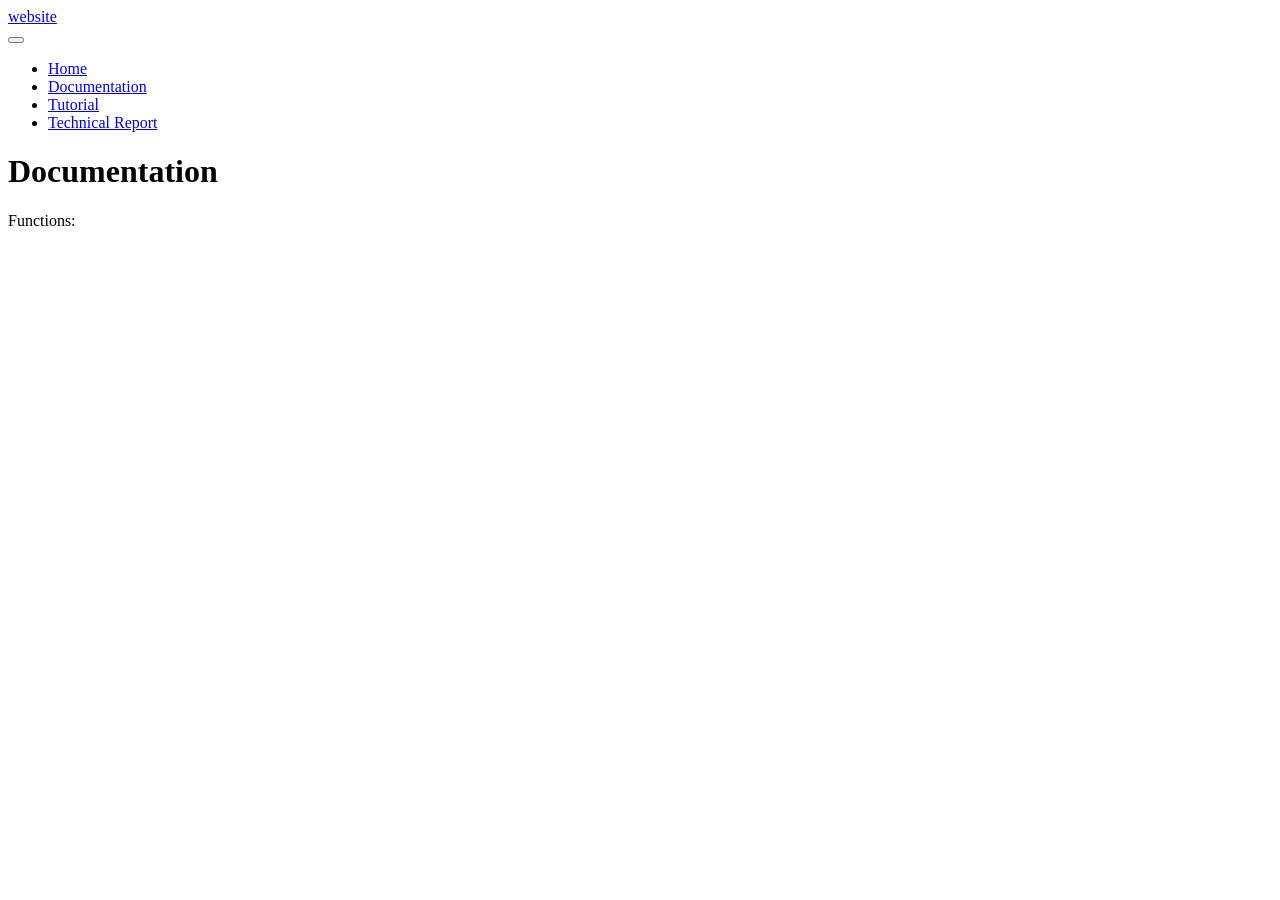
==== docs/Documentation.html @ a074799a "Edited Index main page" ====
<!DOCTYPE html>
<html xmlns="http://www.w3.org/1999/xhtml" lang="en" xml:lang="en"><head>

<meta charset="utf-8">
<meta name="generator" content="quarto-1.8.26">

<meta name="viewport" content="width=device-width, initial-scale=1.0, user-scalable=yes">


<title>Documentation – website</title>
<style>
code{white-space: pre-wrap;}
span.smallcaps{font-variant: small-caps;}
div.columns{display: flex; gap: min(4vw, 1.5em);}
div.column{flex: auto; overflow-x: auto;}
div.hanging-indent{margin-left: 1.5em; text-indent: -1.5em;}
ul.task-list{list-style: none;}
ul.task-list li input[type="checkbox"] {
  width: 0.8em;
  margin: 0 0.8em 0.2em -1em; /* quarto-specific, see https://github.com/quarto-dev/quarto-cli/issues/4556 */ 
  vertical-align: middle;
}
</style>


<script src="site_libs/quarto-nav/quarto-nav.js"></script>
<script src="site_libs/quarto-nav/headroom.min.js"></script>
<script src="site_libs/clipboard/clipboard.min.js"></script>
<script src="site_libs/quarto-search/autocomplete.umd.js"></script>
<script src="site_libs/quarto-search/fuse.min.js"></script>
<script src="site_libs/quarto-search/quarto-search.js"></script>
<meta name="quarto:offset" content="./">
<script src="site_libs/quarto-html/quarto.js" type="module"></script>
<script src="site_libs/quarto-html/tabsets/tabsets.js" type="module"></script>
<script src="site_libs/quarto-html/axe/axe-check.js" type="module"></script>
<script src="site_libs/quarto-html/popper.min.js"></script>
<script src="site_libs/quarto-html/tippy.umd.min.js"></script>
<script src="site_libs/quarto-html/anchor.min.js"></script>
<link href="site_libs/quarto-html/tippy.css" rel="stylesheet">
<link href="site_libs/quarto-html/quarto-syntax-highlighting-587c61ba64f3a5504c4d52d930310e48.css" rel="stylesheet" id="quarto-text-highlighting-styles">
<script src="site_libs/bootstrap/bootstrap.min.js"></script>
<link href="site_libs/bootstrap/bootstrap-icons.css" rel="stylesheet">
<link href="site_libs/bootstrap/bootstrap-5b4ad623e5705c0698d39aec6f10cf02.min.css" rel="stylesheet" append-hash="true" id="quarto-bootstrap" data-mode="light">
<script id="quarto-search-options" type="application/json">{
  "location": "navbar",
  "copy-button": false,
  "collapse-after": 3,
  "panel-placement": "end",
  "type": "overlay",
  "limit": 50,
  "keyboard-shortcut": [
    "f",
    "/",
    "s"
  ],
  "show-item-context": false,
  "language": {
    "search-no-results-text": "No results",
    "search-matching-documents-text": "matching documents",
    "search-copy-link-title": "Copy link to search",
    "search-hide-matches-text": "Hide additional matches",
    "search-more-match-text": "more match in this document",
    "search-more-matches-text": "more matches in this document",
    "search-clear-button-title": "Clear",
    "search-text-placeholder": "",
    "search-detached-cancel-button-title": "Cancel",
    "search-submit-button-title": "Submit",
    "search-label": "Search"
  }
}</script>


<link rel="stylesheet" href="styles.css">
</head>

<body class="nav-fixed quarto-light">

<div id="quarto-search-results"></div>
  <header id="quarto-header" class="headroom fixed-top">
    <nav class="navbar navbar-expand-lg " data-bs-theme="dark">
      <div class="navbar-container container-fluid">
      <div class="navbar-brand-container mx-auto">
    <a class="navbar-brand" href="./index.html">
    <span class="navbar-title">website</span>
    </a>
  </div>
            <div id="quarto-search" class="" title="Search"></div>
          <button class="navbar-toggler" type="button" data-bs-toggle="collapse" data-bs-target="#navbarCollapse" aria-controls="navbarCollapse" role="menu" aria-expanded="false" aria-label="Toggle navigation" onclick="if (window.quartoToggleHeadroom) { window.quartoToggleHeadroom(); }">
  <span class="navbar-toggler-icon"></span>
</button>
          <div class="collapse navbar-collapse" id="navbarCollapse">
            <ul class="navbar-nav navbar-nav-scroll me-auto">
  <li class="nav-item">
    <a class="nav-link" href="./index.html"> 
<span class="menu-text">Home</span></a>
  </li>  
  <li class="nav-item">
    <a class="nav-link active" href="./Documentation.html" aria-current="page"> 
<span class="menu-text">Documentation</span></a>
  </li>  
  <li class="nav-item">
    <a class="nav-link" href="./Tutorial.html"> 
<span class="menu-text">Tutorial</span></a>
  </li>  
  <li class="nav-item">
    <a class="nav-link" href="./TechnicalReport.html"> 
<span class="menu-text">Technical Report</span></a>
  </li>  
</ul>
          </div> <!-- /navcollapse -->
            <div class="quarto-navbar-tools">
</div>
      </div> <!-- /container-fluid -->
    </nav>
</header>
<!-- content -->
<div id="quarto-content" class="quarto-container page-columns page-rows-contents page-layout-article page-navbar">
<!-- sidebar -->
<!-- margin-sidebar -->
    <div id="quarto-margin-sidebar" class="sidebar margin-sidebar zindex-bottom">
        
    </div>
<!-- main -->
<main class="content" id="quarto-document-content">

<header id="title-block-header" class="quarto-title-block default">
<div class="quarto-title">
<h1 class="title">Documentation</h1>
</div>



<div class="quarto-title-meta">

    
  
    
  </div>
  


</header>


<p>Functions:</p>



</main> <!-- /main -->
<script id="quarto-html-after-body" type="application/javascript">
  window.document.addEventListener("DOMContentLoaded", function (event) {
    const icon = "";
    const anchorJS = new window.AnchorJS();
    anchorJS.options = {
      placement: 'right',
      icon: icon
    };
    anchorJS.add('.anchored');
    const isCodeAnnotation = (el) => {
      for (const clz of el.classList) {
        if (clz.startsWith('code-annotation-')) {                     
          return true;
        }
      }
      return false;
    }
    const onCopySuccess = function(e) {
      // button target
      const button = e.trigger;
      // don't keep focus
      button.blur();
      // flash "checked"
      button.classList.add('code-copy-button-checked');
      var currentTitle = button.getAttribute("title");
      button.setAttribute("title", "Copied!");
      let tooltip;
      if (window.bootstrap) {
        button.setAttribute("data-bs-toggle", "tooltip");
        button.setAttribute("data-bs-placement", "left");
        button.setAttribute("data-bs-title", "Copied!");
        tooltip = new bootstrap.Tooltip(button, 
          { trigger: "manual", 
            customClass: "code-copy-button-tooltip",
            offset: [0, -8]});
        tooltip.show();    
      }
      setTimeout(function() {
        if (tooltip) {
          tooltip.hide();
          button.removeAttribute("data-bs-title");
          button.removeAttribute("data-bs-toggle");
          button.removeAttribute("data-bs-placement");
        }
        button.setAttribute("title", currentTitle);
        button.classList.remove('code-copy-button-checked');
      }, 1000);
      // clear code selection
      e.clearSelection();
    }
    const getTextToCopy = function(trigger) {
      const outerScaffold = trigger.parentElement.cloneNode(true);
      const codeEl = outerScaffold.querySelector('code');
      for (const childEl of codeEl.children) {
        if (isCodeAnnotation(childEl)) {
          childEl.remove();
        }
      }
      return codeEl.innerText;
    }
    const clipboard = new window.ClipboardJS('.code-copy-button:not([data-in-quarto-modal])', {
      text: getTextToCopy
    });
    clipboard.on('success', onCopySuccess);
    if (window.document.getElementById('quarto-embedded-source-code-modal')) {
      const clipboardModal = new window.ClipboardJS('.code-copy-button[data-in-quarto-modal]', {
        text: getTextToCopy,
        container: window.document.getElementById('quarto-embedded-source-code-modal')
      });
      clipboardModal.on('success', onCopySuccess);
    }
      var localhostRegex = new RegExp(/^(?:http|https):\/\/localhost\:?[0-9]*\//);
      var mailtoRegex = new RegExp(/^mailto:/);
        var filterRegex = new RegExp('/' + window.location.host + '/');
      var isInternal = (href) => {
          return filterRegex.test(href) || localhostRegex.test(href) || mailtoRegex.test(href);
      }
      // Inspect non-navigation links and adorn them if external
     var links = window.document.querySelectorAll('a[href]:not(.nav-link):not(.navbar-brand):not(.toc-action):not(.sidebar-link):not(.sidebar-item-toggle):not(.pagination-link):not(.no-external):not([aria-hidden]):not(.dropdown-item):not(.quarto-navigation-tool):not(.about-link)');
      for (var i=0; i<links.length; i++) {
        const link = links[i];
        if (!isInternal(link.href)) {
          // undo the damage that might have been done by quarto-nav.js in the case of
          // links that we want to consider external
          if (link.dataset.originalHref !== undefined) {
            link.href = link.dataset.originalHref;
          }
        }
      }
    function tippyHover(el, contentFn, onTriggerFn, onUntriggerFn) {
      const config = {
        allowHTML: true,
        maxWidth: 500,
        delay: 100,
        arrow: false,
        appendTo: function(el) {
            return el.parentElement;
        },
        interactive: true,
        interactiveBorder: 10,
        theme: 'quarto',
        placement: 'bottom-start',
      };
      if (contentFn) {
        config.content = contentFn;
      }
      if (onTriggerFn) {
        config.onTrigger = onTriggerFn;
      }
      if (onUntriggerFn) {
        config.onUntrigger = onUntriggerFn;
      }
      window.tippy(el, config); 
    }
    const noterefs = window.document.querySelectorAll('a[role="doc-noteref"]');
    for (var i=0; i<noterefs.length; i++) {
      const ref = noterefs[i];
      tippyHover(ref, function() {
        // use id or data attribute instead here
        let href = ref.getAttribute('data-footnote-href') || ref.getAttribute('href');
        try { href = new URL(href).hash; } catch {}
        const id = href.replace(/^#\/?/, "");
        const note = window.document.getElementById(id);
        if (note) {
          return note.innerHTML;
        } else {
          return "";
        }
      });
    }
    const xrefs = window.document.querySelectorAll('a.quarto-xref');
    const processXRef = (id, note) => {
      // Strip column container classes
      const stripColumnClz = (el) => {
        el.classList.remove("page-full", "page-columns");
        if (el.children) {
          for (const child of el.children) {
            stripColumnClz(child);
          }
        }
      }
      stripColumnClz(note)
      if (id === null || id.startsWith('sec-')) {
        // Special case sections, only their first couple elements
        const container = document.createElement("div");
        if (note.children && note.children.length > 2) {
          container.appendChild(note.children[0].cloneNode(true));
          for (let i = 1; i < note.children.length; i++) {
            const child = note.children[i];
            if (child.tagName === "P" && child.innerText === "") {
              continue;
            } else {
              container.appendChild(child.cloneNode(true));
              break;
            }
          }
          if (window.Quarto?.typesetMath) {
            window.Quarto.typesetMath(container);
          }
          return container.innerHTML
        } else {
          if (window.Quarto?.typesetMath) {
            window.Quarto.typesetMath(note);
          }
          return note.innerHTML;
        }
      } else {
        // Remove any anchor links if they are present
        const anchorLink = note.querySelector('a.anchorjs-link');
        if (anchorLink) {
          anchorLink.remove();
        }
        if (window.Quarto?.typesetMath) {
          window.Quarto.typesetMath(note);
        }
        if (note.classList.contains("callout")) {
          return note.outerHTML;
        } else {
          return note.innerHTML;
        }
      }
    }
    for (var i=0; i<xrefs.length; i++) {
      const xref = xrefs[i];
      tippyHover(xref, undefined, function(instance) {
        instance.disable();
        let url = xref.getAttribute('href');
        let hash = undefined; 
        if (url.startsWith('#')) {
          hash = url;
        } else {
          try { hash = new URL(url).hash; } catch {}
        }
        if (hash) {
          const id = hash.replace(/^#\/?/, "");
          const note = window.document.getElementById(id);
          if (note !== null) {
            try {
              const html = processXRef(id, note.cloneNode(true));
              instance.setContent(html);
            } finally {
              instance.enable();
              instance.show();
            }
          } else {
            // See if we can fetch this
            fetch(url.split('#')[0])
            .then(res => res.text())
            .then(html => {
              const parser = new DOMParser();
              const htmlDoc = parser.parseFromString(html, "text/html");
              const note = htmlDoc.getElementById(id);
              if (note !== null) {
                const html = processXRef(id, note);
                instance.setContent(html);
              } 
            }).finally(() => {
              instance.enable();
              instance.show();
            });
          }
        } else {
          // See if we can fetch a full url (with no hash to target)
          // This is a special case and we should probably do some content thinning / targeting
          fetch(url)
          .then(res => res.text())
          .then(html => {
            const parser = new DOMParser();
            const htmlDoc = parser.parseFromString(html, "text/html");
            const note = htmlDoc.querySelector('main.content');
            if (note !== null) {
              // This should only happen for chapter cross references
              // (since there is no id in the URL)
              // remove the first header
              if (note.children.length > 0 && note.children[0].tagName === "HEADER") {
                note.children[0].remove();
              }
              const html = processXRef(null, note);
              instance.setContent(html);
            } 
          }).finally(() => {
            instance.enable();
            instance.show();
          });
        }
      }, function(instance) {
      });
    }
        let selectedAnnoteEl;
        const selectorForAnnotation = ( cell, annotation) => {
          let cellAttr = 'data-code-cell="' + cell + '"';
          let lineAttr = 'data-code-annotation="' +  annotation + '"';
          const selector = 'span[' + cellAttr + '][' + lineAttr + ']';
          return selector;
        }
        const selectCodeLines = (annoteEl) => {
          const doc = window.document;
          const targetCell = annoteEl.getAttribute("data-target-cell");
          const targetAnnotation = annoteEl.getAttribute("data-target-annotation");
          const annoteSpan = window.document.querySelector(selectorForAnnotation(targetCell, targetAnnotation));
          const lines = annoteSpan.getAttribute("data-code-lines").split(",");
          const lineIds = lines.map((line) => {
            return targetCell + "-" + line;
          })
          let top = null;
          let height = null;
          let parent = null;
          if (lineIds.length > 0) {
              //compute the position of the single el (top and bottom and make a div)
              const el = window.document.getElementById(lineIds[0]);
              top = el.offsetTop;
              height = el.offsetHeight;
              parent = el.parentElement.parentElement;
            if (lineIds.length > 1) {
              const lastEl = window.document.getElementById(lineIds[lineIds.length - 1]);
              const bottom = lastEl.offsetTop + lastEl.offsetHeight;
              height = bottom - top;
            }
            if (top !== null && height !== null && parent !== null) {
              // cook up a div (if necessary) and position it 
              let div = window.document.getElementById("code-annotation-line-highlight");
              if (div === null) {
                div = window.document.createElement("div");
                div.setAttribute("id", "code-annotation-line-highlight");
                div.style.position = 'absolute';
                parent.appendChild(div);
              }
              div.style.top = top - 2 + "px";
              div.style.height = height + 4 + "px";
              div.style.left = 0;
              let gutterDiv = window.document.getElementById("code-annotation-line-highlight-gutter");
              if (gutterDiv === null) {
                gutterDiv = window.document.createElement("div");
                gutterDiv.setAttribute("id", "code-annotation-line-highlight-gutter");
                gutterDiv.style.position = 'absolute';
                const codeCell = window.document.getElementById(targetCell);
                const gutter = codeCell.querySelector('.code-annotation-gutter');
                gutter.appendChild(gutterDiv);
              }
              gutterDiv.style.top = top - 2 + "px";
              gutterDiv.style.height = height + 4 + "px";
            }
            selectedAnnoteEl = annoteEl;
          }
        };
        const unselectCodeLines = () => {
          const elementsIds = ["code-annotation-line-highlight", "code-annotation-line-highlight-gutter"];
          elementsIds.forEach((elId) => {
            const div = window.document.getElementById(elId);
            if (div) {
              div.remove();
            }
          });
          selectedAnnoteEl = undefined;
        };
          // Handle positioning of the toggle
      window.addEventListener(
        "resize",
        throttle(() => {
          elRect = undefined;
          if (selectedAnnoteEl) {
            selectCodeLines(selectedAnnoteEl);
          }
        }, 10)
      );
      function throttle(fn, ms) {
      let throttle = false;
      let timer;
        return (...args) => {
          if(!throttle) { // first call gets through
              fn.apply(this, args);
              throttle = true;
          } else { // all the others get throttled
              if(timer) clearTimeout(timer); // cancel #2
              timer = setTimeout(() => {
                fn.apply(this, args);
                timer = throttle = false;
              }, ms);
          }
        };
      }
        // Attach click handler to the DT
        const annoteDls = window.document.querySelectorAll('dt[data-target-cell]');
        for (const annoteDlNode of annoteDls) {
          annoteDlNode.addEventListener('click', (event) => {
            const clickedEl = event.target;
            if (clickedEl !== selectedAnnoteEl) {
              unselectCodeLines();
              const activeEl = window.document.querySelector('dt[data-target-cell].code-annotation-active');
              if (activeEl) {
                activeEl.classList.remove('code-annotation-active');
              }
              selectCodeLines(clickedEl);
              clickedEl.classList.add('code-annotation-active');
            } else {
              // Unselect the line
              unselectCodeLines();
              clickedEl.classList.remove('code-annotation-active');
            }
          });
        }
    const findCites = (el) => {
      const parentEl = el.parentElement;
      if (parentEl) {
        const cites = parentEl.dataset.cites;
        if (cites) {
          return {
            el,
            cites: cites.split(' ')
          };
        } else {
          return findCites(el.parentElement)
        }
      } else {
        return undefined;
      }
    };
    var bibliorefs = window.document.querySelectorAll('a[role="doc-biblioref"]');
    for (var i=0; i<bibliorefs.length; i++) {
      const ref = bibliorefs[i];
      const citeInfo = findCites(ref);
      if (citeInfo) {
        tippyHover(citeInfo.el, function() {
          var popup = window.document.createElement('div');
          citeInfo.cites.forEach(function(cite) {
            var citeDiv = window.document.createElement('div');
            citeDiv.classList.add('hanging-indent');
            citeDiv.classList.add('csl-entry');
            var biblioDiv = window.document.getElementById('ref-' + cite);
            if (biblioDiv) {
              citeDiv.innerHTML = biblioDiv.innerHTML;
            }
            popup.appendChild(citeDiv);
          });
          return popup.innerHTML;
        });
      }
    }
  });
  </script>
</div> <!-- /content -->




</body></html>
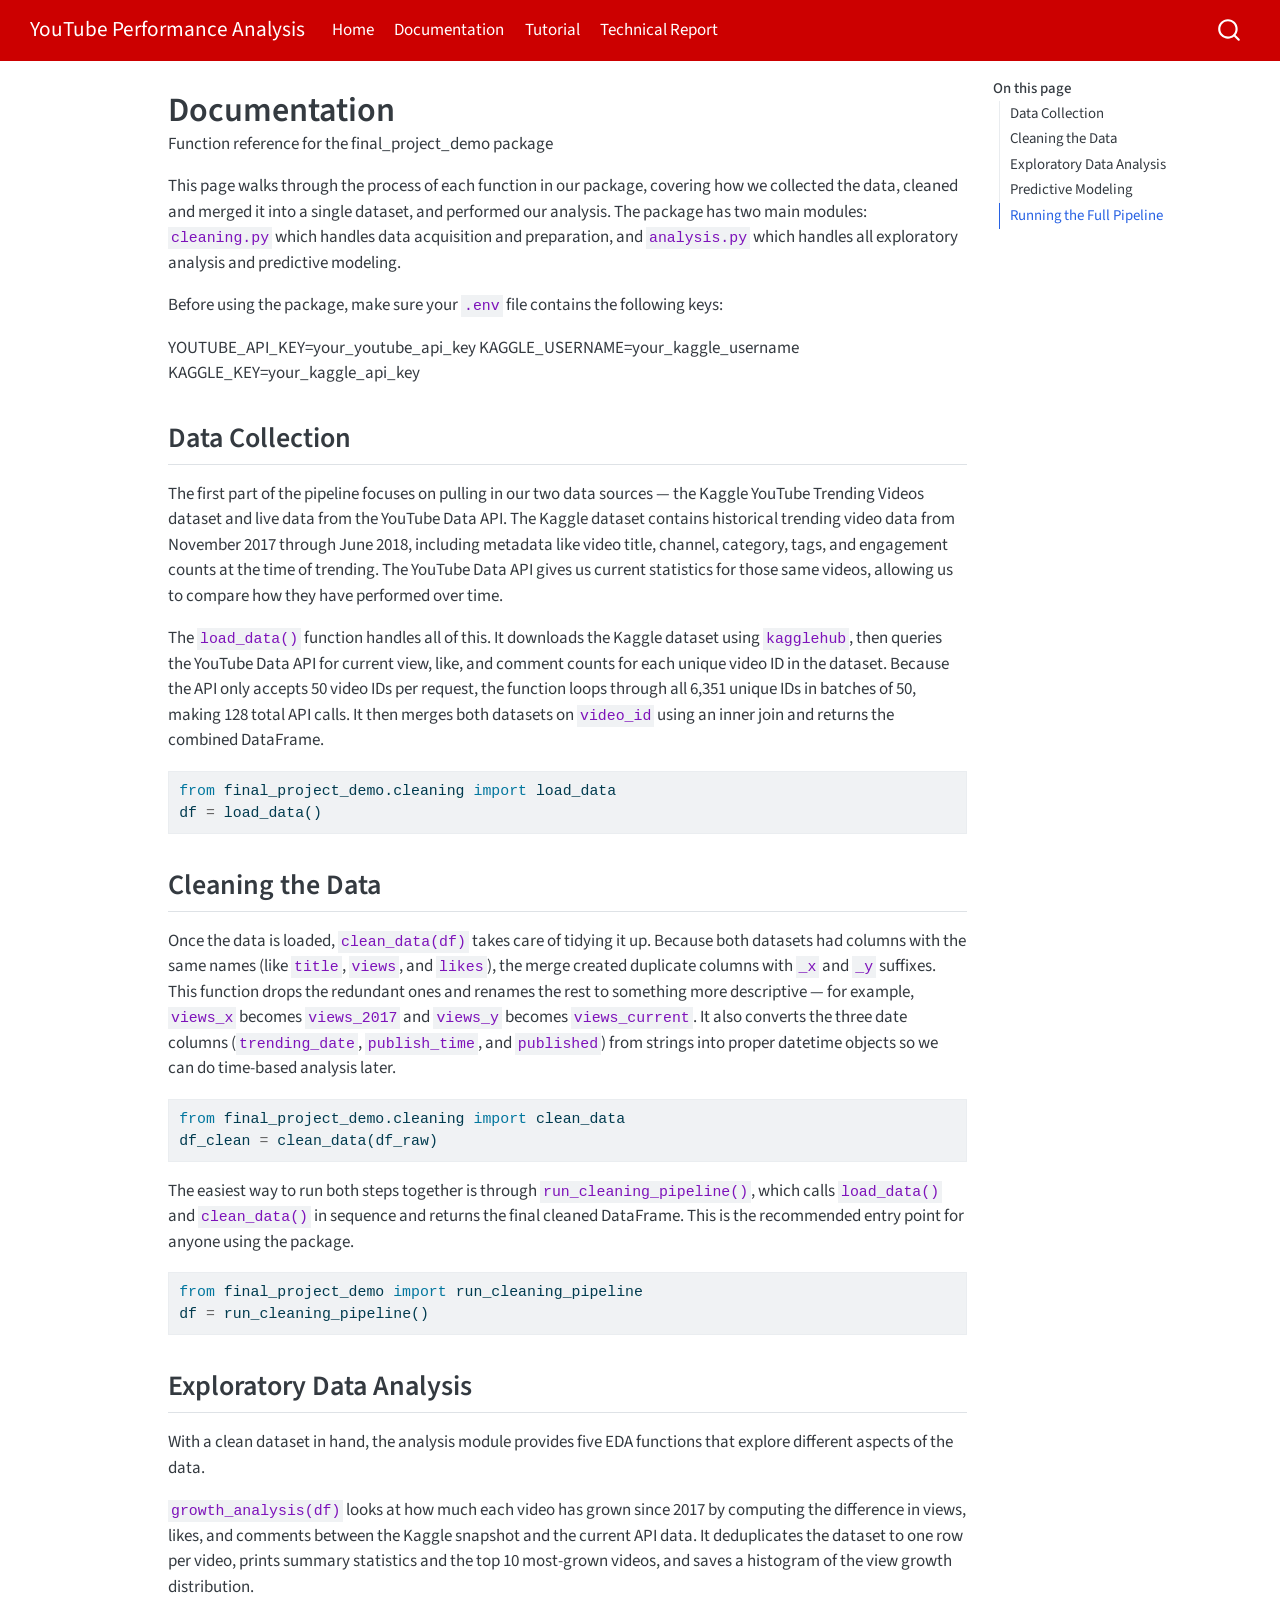
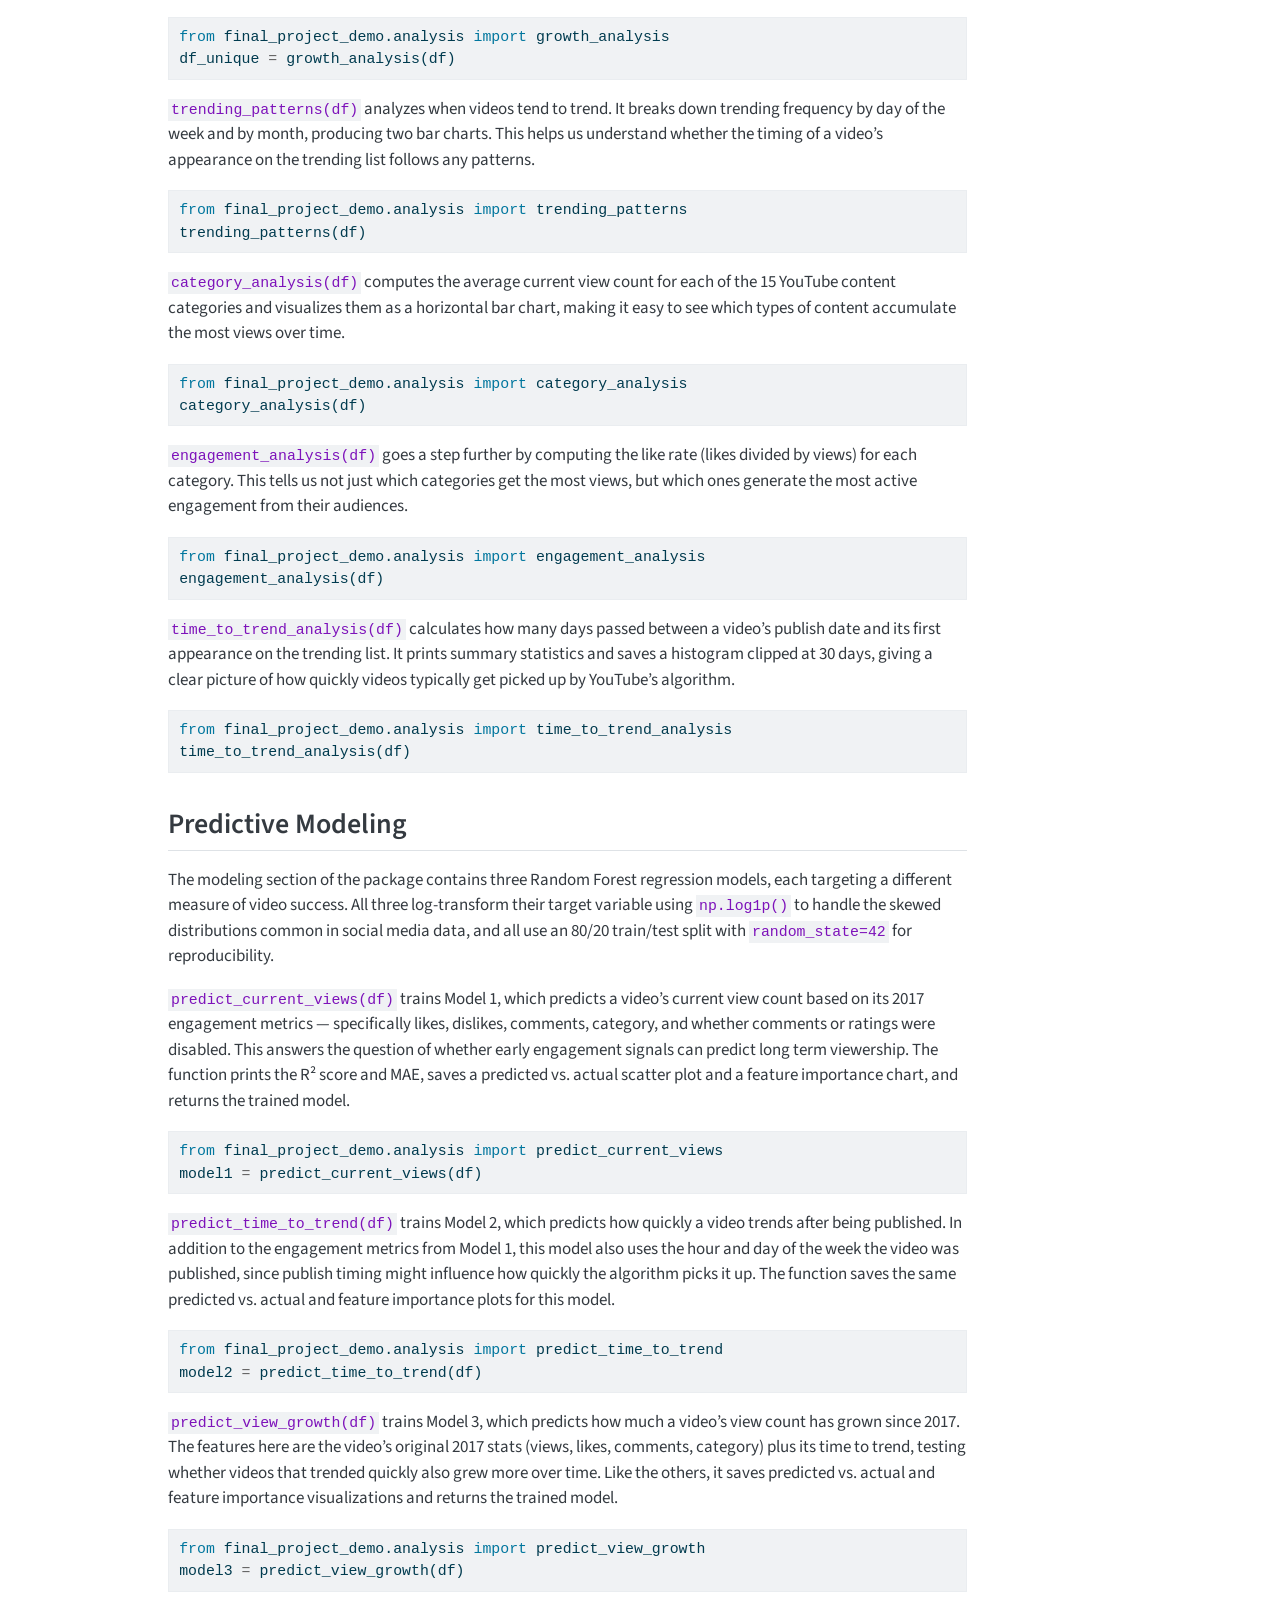
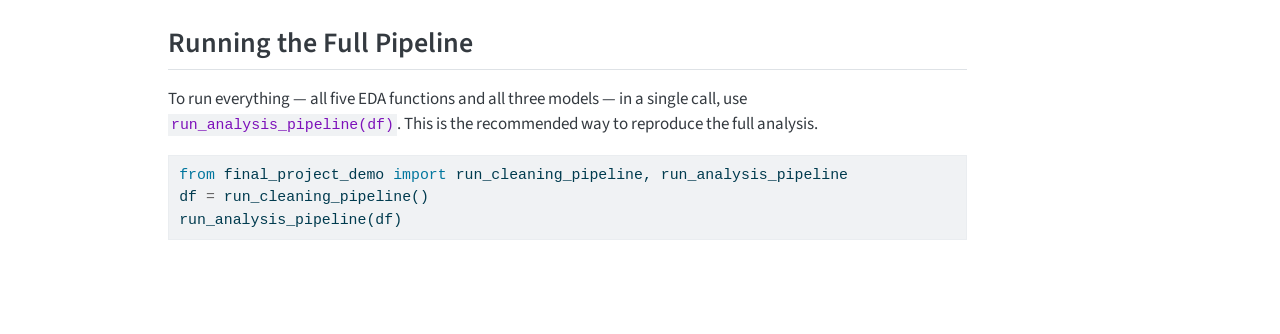
==== commit 2841a06e: "Added PYPI package to index" ====
--- a/docs/Documentation.html
+++ b/docs/Documentation.html
@@ -6,8 +6,9 @@
 
 <meta name="viewport" content="width=device-width, initial-scale=1.0, user-scalable=yes">
 
-
-<title>Documentation – website</title>
+<meta name="description" content="Function reference for the final_project_demo package">
+
+<title>Documentation – YouTube Performance Analysis</title>
 <style>
 code{white-space: pre-wrap;}
 span.smallcaps{font-variant: small-caps;}
@@ -19,6 +20,41 @@
   width: 0.8em;
   margin: 0 0.8em 0.2em -1em; /* quarto-specific, see https://github.com/quarto-dev/quarto-cli/issues/4556 */ 
   vertical-align: middle;
+}
+/* CSS for syntax highlighting */
+html { -webkit-text-size-adjust: 100%; }
+pre > code.sourceCode { white-space: pre; position: relative; }
+pre > code.sourceCode > span { display: inline-block; line-height: 1.25; }
+pre > code.sourceCode > span:empty { height: 1.2em; }
+.sourceCode { overflow: visible; }
+code.sourceCode > span { color: inherit; text-decoration: inherit; }
+div.sourceCode { margin: 1em 0; }
+pre.sourceCode { margin: 0; }
+@media screen {
+div.sourceCode { overflow: auto; }
+}
+@media print {
+pre > code.sourceCode { white-space: pre-wrap; }
+pre > code.sourceCode > span { text-indent: -5em; padding-left: 5em; }
+}
+pre.numberSource code
+  { counter-reset: source-line 0; }
+pre.numberSource code > span
+  { position: relative; left: -4em; counter-increment: source-line; }
+pre.numberSource code > span > a:first-child::before
+  { content: counter(source-line);
+    position: relative; left: -1em; text-align: right; vertical-align: baseline;
+    border: none; display: inline-block;
+    -webkit-touch-callout: none; -webkit-user-select: none;
+    -khtml-user-select: none; -moz-user-select: none;
+    -ms-user-select: none; user-select: none;
+    padding: 0 4px; width: 4em;
+  }
+pre.numberSource { margin-left: 3em;  padding-left: 4px; }
+div.sourceCode
+  {   }
+@media screen {
+pre > code.sourceCode > span > a:first-child::before { text-decoration: underline; }
 }
 </style>
 
@@ -40,7 +76,7 @@
 <link href="site_libs/quarto-html/quarto-syntax-highlighting-587c61ba64f3a5504c4d52d930310e48.css" rel="stylesheet" id="quarto-text-highlighting-styles">
 <script src="site_libs/bootstrap/bootstrap.min.js"></script>
 <link href="site_libs/bootstrap/bootstrap-icons.css" rel="stylesheet">
-<link href="site_libs/bootstrap/bootstrap-5b4ad623e5705c0698d39aec6f10cf02.min.css" rel="stylesheet" append-hash="true" id="quarto-bootstrap" data-mode="light">
+<link href="site_libs/bootstrap/bootstrap-409dfb5c0e5108e9e5736a66dc2c05e7.min.css" rel="stylesheet" append-hash="true" id="quarto-bootstrap" data-mode="light">
 <script id="quarto-search-options" type="application/json">{
   "location": "navbar",
   "copy-button": false,
@@ -81,7 +117,7 @@
       <div class="navbar-container container-fluid">
       <div class="navbar-brand-container mx-auto">
     <a class="navbar-brand" href="./index.html">
-    <span class="navbar-title">website</span>
+    <span class="navbar-title">YouTube Performance Analysis</span>
     </a>
   </div>
             <div id="quarto-search" class="" title="Search"></div>
@@ -117,8 +153,18 @@
 <div id="quarto-content" class="quarto-container page-columns page-rows-contents page-layout-article page-navbar">
 <!-- sidebar -->
 <!-- margin-sidebar -->
-    <div id="quarto-margin-sidebar" class="sidebar margin-sidebar zindex-bottom">
-        
+    <div id="quarto-margin-sidebar" class="sidebar margin-sidebar">
+        <nav id="TOC" role="doc-toc" class="toc-active">
+    <h2 id="toc-title">On this page</h2>
+   
+  <ul>
+  <li><a href="#data-collection" id="toc-data-collection" class="nav-link active" data-scroll-target="#data-collection">Data Collection</a></li>
+  <li><a href="#cleaning-the-data" id="toc-cleaning-the-data" class="nav-link" data-scroll-target="#cleaning-the-data">Cleaning the Data</a></li>
+  <li><a href="#exploratory-data-analysis" id="toc-exploratory-data-analysis" class="nav-link" data-scroll-target="#exploratory-data-analysis">Exploratory Data Analysis</a></li>
+  <li><a href="#predictive-modeling" id="toc-predictive-modeling" class="nav-link" data-scroll-target="#predictive-modeling">Predictive Modeling</a></li>
+  <li><a href="#running-the-full-pipeline" id="toc-running-the-full-pipeline" class="nav-link" data-scroll-target="#running-the-full-pipeline">Running the Full Pipeline</a></li>
+  </ul>
+</nav>
     </div>
 <!-- main -->
 <main class="content" id="quarto-document-content">
@@ -128,6 +174,11 @@
 <h1 class="title">Documentation</h1>
 </div>
 
+<div>
+  <div class="description">
+    Function reference for the final_project_demo package
+  </div>
+</div>
 
 
 <div class="quarto-title-meta">
@@ -142,9 +193,66 @@
 </header>
 
 
-<p>Functions:</p>
-
-
+<p>This page walks through the process of each function in our package, covering how we collected the data, cleaned and merged it into a single dataset, and performed our analysis. The package has two main modules: <code>cleaning.py</code> which handles data acquisition and preparation, and <code>analysis.py</code> which handles all exploratory analysis and predictive modeling.</p>
+<p>Before using the package, make sure your <code>.env</code> file contains the following keys:</p>
+<p>YOUTUBE_API_KEY=your_youtube_api_key KAGGLE_USERNAME=your_kaggle_username KAGGLE_KEY=your_kaggle_api_key</p>
+<section id="data-collection" class="level2">
+<h2 class="anchored" data-anchor-id="data-collection">Data Collection</h2>
+<p>The first part of the pipeline focuses on pulling in our two data sources — the Kaggle YouTube Trending Videos dataset and live data from the YouTube Data API. The Kaggle dataset contains historical trending video data from November 2017 through June 2018, including metadata like video title, channel, category, tags, and engagement counts at the time of trending. The YouTube Data API gives us current statistics for those same videos, allowing us to compare how they have performed over time.</p>
+<p>The <code>load_data()</code> function handles all of this. It downloads the Kaggle dataset using <code>kagglehub</code>, then queries the YouTube Data API for current view, like, and comment counts for each unique video ID in the dataset. Because the API only accepts 50 video IDs per request, the function loops through all 6,351 unique IDs in batches of 50, making 128 total API calls. It then merges both datasets on <code>video_id</code> using an inner join and returns the combined DataFrame.</p>
+<div class="code-copy-outer-scaffold"><div class="sourceCode" id="cb1"><pre class="sourceCode python code-with-copy"><code class="sourceCode python"><span id="cb1-1"><a href="#cb1-1" aria-hidden="true" tabindex="-1"></a><span class="im">from</span> final_project_demo.cleaning <span class="im">import</span> load_data</span>
+<span id="cb1-2"><a href="#cb1-2" aria-hidden="true" tabindex="-1"></a>df <span class="op">=</span> load_data()</span></code></pre></div><button title="Copy to Clipboard" class="code-copy-button"><i class="bi"></i></button></div>
+</section>
+<section id="cleaning-the-data" class="level2">
+<h2 class="anchored" data-anchor-id="cleaning-the-data">Cleaning the Data</h2>
+<p>Once the data is loaded, <code>clean_data(df)</code> takes care of tidying it up. Because both datasets had columns with the same names (like <code>title</code>, <code>views</code>, and <code>likes</code>), the merge created duplicate columns with <code>_x</code> and <code>_y</code> suffixes. This function drops the redundant ones and renames the rest to something more descriptive — for example, <code>views_x</code> becomes <code>views_2017</code> and <code>views_y</code> becomes <code>views_current</code>. It also converts the three date columns (<code>trending_date</code>, <code>publish_time</code>, and <code>published</code>) from strings into proper datetime objects so we can do time-based analysis later.</p>
+<div class="code-copy-outer-scaffold"><div class="sourceCode" id="cb2"><pre class="sourceCode python code-with-copy"><code class="sourceCode python"><span id="cb2-1"><a href="#cb2-1" aria-hidden="true" tabindex="-1"></a><span class="im">from</span> final_project_demo.cleaning <span class="im">import</span> clean_data</span>
+<span id="cb2-2"><a href="#cb2-2" aria-hidden="true" tabindex="-1"></a>df_clean <span class="op">=</span> clean_data(df_raw)</span></code></pre></div><button title="Copy to Clipboard" class="code-copy-button"><i class="bi"></i></button></div>
+<p>The easiest way to run both steps together is through <code>run_cleaning_pipeline()</code>, which calls <code>load_data()</code> and <code>clean_data()</code> in sequence and returns the final cleaned DataFrame. This is the recommended entry point for anyone using the package.</p>
+<div class="code-copy-outer-scaffold"><div class="sourceCode" id="cb3"><pre class="sourceCode python code-with-copy"><code class="sourceCode python"><span id="cb3-1"><a href="#cb3-1" aria-hidden="true" tabindex="-1"></a><span class="im">from</span> final_project_demo <span class="im">import</span> run_cleaning_pipeline</span>
+<span id="cb3-2"><a href="#cb3-2" aria-hidden="true" tabindex="-1"></a>df <span class="op">=</span> run_cleaning_pipeline()</span></code></pre></div><button title="Copy to Clipboard" class="code-copy-button"><i class="bi"></i></button></div>
+</section>
+<section id="exploratory-data-analysis" class="level2">
+<h2 class="anchored" data-anchor-id="exploratory-data-analysis">Exploratory Data Analysis</h2>
+<p>With a clean dataset in hand, the analysis module provides five EDA functions that explore different aspects of the data.</p>
+<p><code>growth_analysis(df)</code> looks at how much each video has grown since 2017 by computing the difference in views, likes, and comments between the Kaggle snapshot and the current API data. It deduplicates the dataset to one row per video, prints summary statistics and the top 10 most-grown videos, and saves a histogram of the view growth distribution.</p>
+<div class="code-copy-outer-scaffold"><div class="sourceCode" id="cb4"><pre class="sourceCode python code-with-copy"><code class="sourceCode python"><span id="cb4-1"><a href="#cb4-1" aria-hidden="true" tabindex="-1"></a><span class="im">from</span> final_project_demo.analysis <span class="im">import</span> growth_analysis</span>
+<span id="cb4-2"><a href="#cb4-2" aria-hidden="true" tabindex="-1"></a>df_unique <span class="op">=</span> growth_analysis(df)</span></code></pre></div><button title="Copy to Clipboard" class="code-copy-button"><i class="bi"></i></button></div>
+<p><code>trending_patterns(df)</code> analyzes when videos tend to trend. It breaks down trending frequency by day of the week and by month, producing two bar charts. This helps us understand whether the timing of a video’s appearance on the trending list follows any patterns.</p>
+<div class="code-copy-outer-scaffold"><div class="sourceCode" id="cb5"><pre class="sourceCode python code-with-copy"><code class="sourceCode python"><span id="cb5-1"><a href="#cb5-1" aria-hidden="true" tabindex="-1"></a><span class="im">from</span> final_project_demo.analysis <span class="im">import</span> trending_patterns</span>
+<span id="cb5-2"><a href="#cb5-2" aria-hidden="true" tabindex="-1"></a>trending_patterns(df)</span></code></pre></div><button title="Copy to Clipboard" class="code-copy-button"><i class="bi"></i></button></div>
+<p><code>category_analysis(df)</code> computes the average current view count for each of the 15 YouTube content categories and visualizes them as a horizontal bar chart, making it easy to see which types of content accumulate the most views over time.</p>
+<div class="code-copy-outer-scaffold"><div class="sourceCode" id="cb6"><pre class="sourceCode python code-with-copy"><code class="sourceCode python"><span id="cb6-1"><a href="#cb6-1" aria-hidden="true" tabindex="-1"></a><span class="im">from</span> final_project_demo.analysis <span class="im">import</span> category_analysis</span>
+<span id="cb6-2"><a href="#cb6-2" aria-hidden="true" tabindex="-1"></a>category_analysis(df)</span></code></pre></div><button title="Copy to Clipboard" class="code-copy-button"><i class="bi"></i></button></div>
+<p><code>engagement_analysis(df)</code> goes a step further by computing the like rate (likes divided by views) for each category. This tells us not just which categories get the most views, but which ones generate the most active engagement from their audiences.</p>
+<div class="code-copy-outer-scaffold"><div class="sourceCode" id="cb7"><pre class="sourceCode python code-with-copy"><code class="sourceCode python"><span id="cb7-1"><a href="#cb7-1" aria-hidden="true" tabindex="-1"></a><span class="im">from</span> final_project_demo.analysis <span class="im">import</span> engagement_analysis</span>
+<span id="cb7-2"><a href="#cb7-2" aria-hidden="true" tabindex="-1"></a>engagement_analysis(df)</span></code></pre></div><button title="Copy to Clipboard" class="code-copy-button"><i class="bi"></i></button></div>
+<p><code>time_to_trend_analysis(df)</code> calculates how many days passed between a video’s publish date and its first appearance on the trending list. It prints summary statistics and saves a histogram clipped at 30 days, giving a clear picture of how quickly videos typically get picked up by YouTube’s algorithm.</p>
+<div class="code-copy-outer-scaffold"><div class="sourceCode" id="cb8"><pre class="sourceCode python code-with-copy"><code class="sourceCode python"><span id="cb8-1"><a href="#cb8-1" aria-hidden="true" tabindex="-1"></a><span class="im">from</span> final_project_demo.analysis <span class="im">import</span> time_to_trend_analysis</span>
+<span id="cb8-2"><a href="#cb8-2" aria-hidden="true" tabindex="-1"></a>time_to_trend_analysis(df)</span></code></pre></div><button title="Copy to Clipboard" class="code-copy-button"><i class="bi"></i></button></div>
+</section>
+<section id="predictive-modeling" class="level2">
+<h2 class="anchored" data-anchor-id="predictive-modeling">Predictive Modeling</h2>
+<p>The modeling section of the package contains three Random Forest regression models, each targeting a different measure of video success. All three log-transform their target variable using <code>np.log1p()</code> to handle the skewed distributions common in social media data, and all use an 80/20 train/test split with <code>random_state=42</code> for reproducibility.</p>
+<p><code>predict_current_views(df)</code> trains Model 1, which predicts a video’s current view count based on its 2017 engagement metrics — specifically likes, dislikes, comments, category, and whether comments or ratings were disabled. This answers the question of whether early engagement signals can predict long term viewership. The function prints the R² score and MAE, saves a predicted vs.&nbsp;actual scatter plot and a feature importance chart, and returns the trained model.</p>
+<div class="code-copy-outer-scaffold"><div class="sourceCode" id="cb9"><pre class="sourceCode python code-with-copy"><code class="sourceCode python"><span id="cb9-1"><a href="#cb9-1" aria-hidden="true" tabindex="-1"></a><span class="im">from</span> final_project_demo.analysis <span class="im">import</span> predict_current_views</span>
+<span id="cb9-2"><a href="#cb9-2" aria-hidden="true" tabindex="-1"></a>model1 <span class="op">=</span> predict_current_views(df)</span></code></pre></div><button title="Copy to Clipboard" class="code-copy-button"><i class="bi"></i></button></div>
+<p><code>predict_time_to_trend(df)</code> trains Model 2, which predicts how quickly a video trends after being published. In addition to the engagement metrics from Model 1, this model also uses the hour and day of the week the video was published, since publish timing might influence how quickly the algorithm picks it up. The function saves the same predicted vs.&nbsp;actual and feature importance plots for this model.</p>
+<div class="code-copy-outer-scaffold"><div class="sourceCode" id="cb10"><pre class="sourceCode python code-with-copy"><code class="sourceCode python"><span id="cb10-1"><a href="#cb10-1" aria-hidden="true" tabindex="-1"></a><span class="im">from</span> final_project_demo.analysis <span class="im">import</span> predict_time_to_trend</span>
+<span id="cb10-2"><a href="#cb10-2" aria-hidden="true" tabindex="-1"></a>model2 <span class="op">=</span> predict_time_to_trend(df)</span></code></pre></div><button title="Copy to Clipboard" class="code-copy-button"><i class="bi"></i></button></div>
+<p><code>predict_view_growth(df)</code> trains Model 3, which predicts how much a video’s view count has grown since 2017. The features here are the video’s original 2017 stats (views, likes, comments, category) plus its time to trend, testing whether videos that trended quickly also grew more over time. Like the others, it saves predicted vs.&nbsp;actual and feature importance visualizations and returns the trained model.</p>
+<div class="code-copy-outer-scaffold"><div class="sourceCode" id="cb11"><pre class="sourceCode python code-with-copy"><code class="sourceCode python"><span id="cb11-1"><a href="#cb11-1" aria-hidden="true" tabindex="-1"></a><span class="im">from</span> final_project_demo.analysis <span class="im">import</span> predict_view_growth</span>
+<span id="cb11-2"><a href="#cb11-2" aria-hidden="true" tabindex="-1"></a>model3 <span class="op">=</span> predict_view_growth(df)</span></code></pre></div><button title="Copy to Clipboard" class="code-copy-button"><i class="bi"></i></button></div>
+</section>
+<section id="running-the-full-pipeline" class="level2">
+<h2 class="anchored" data-anchor-id="running-the-full-pipeline">Running the Full Pipeline</h2>
+<p>To run everything — all five EDA functions and all three models — in a single call, use <code>run_analysis_pipeline(df)</code>. This is the recommended way to reproduce the full analysis.</p>
+<div class="code-copy-outer-scaffold"><div class="sourceCode" id="cb12"><pre class="sourceCode python code-with-copy"><code class="sourceCode python"><span id="cb12-1"><a href="#cb12-1" aria-hidden="true" tabindex="-1"></a><span class="im">from</span> final_project_demo <span class="im">import</span> run_cleaning_pipeline, run_analysis_pipeline</span>
+<span id="cb12-2"><a href="#cb12-2" aria-hidden="true" tabindex="-1"></a>df <span class="op">=</span> run_cleaning_pipeline()</span>
+<span id="cb12-3"><a href="#cb12-3" aria-hidden="true" tabindex="-1"></a>run_analysis_pipeline(df)</span></code></pre></div><button title="Copy to Clipboard" class="code-copy-button"><i class="bi"></i></button></div>
+
+
+</section>
 
 </main> <!-- /main -->
 <script id="quarto-html-after-body" type="application/javascript">
--- a/docs/site_libs/quarto-html/tippy.css
+++ b/docs/site_libs/quarto-html/tippy.css
@@ -0,0 +1 @@
+.tippy-box[data-animation=fade][data-state=hidden]{opacity:0}[data-tippy-root]{max-width:calc(100vw - 10px)}.tippy-box{position:relative;background-color:#333;color:#fff;border-radius:4px;font-size:14px;line-height:1.4;white-space:normal;outline:0;transition-property:transform,visibility,opacity}.tippy-box[data-placement^=top]>.tippy-arrow{bottom:0}.tippy-box[data-placement^=top]>.tippy-arrow:before{bottom:-7px;left:0;border-width:8px 8px 0;border-top-color:initial;transform-origin:center top}.tippy-box[data-placement^=bottom]>.tippy-arrow{top:0}.tippy-box[data-placement^=bottom]>.tippy-arrow:before{top:-7px;left:0;border-width:0 8px 8px;border-bottom-color:initial;transform-origin:center bottom}.tippy-box[data-placement^=left]>.tippy-arrow{right:0}.tippy-box[data-placement^=left]>.tippy-arrow:before{border-width:8px 0 8px 8px;border-left-color:initial;right:-7px;transform-origin:center left}.tippy-box[data-placement^=right]>.tippy-arrow{left:0}.tippy-box[data-placement^=right]>.tippy-arrow:before{left:-7px;border-width:8px 8px 8px 0;border-right-color:initial;transform-origin:center right}.tippy-box[data-inertia][data-state=visible]{transition-timing-function:cubic-bezier(.54,1.5,.38,1.11)}.tippy-arrow{width:16px;height:16px;color:#333}.tippy-arrow:before{content:"";position:absolute;border-color:transparent;border-style:solid}.tippy-content{position:relative;padding:5px 9px;z-index:1}
--- a/docs/site_libs/quarto-html/quarto-syntax-highlighting-587c61ba64f3a5504c4d52d930310e48.css
+++ b/docs/site_libs/quarto-html/quarto-syntax-highlighting-587c61ba64f3a5504c4d52d930310e48.css
@@ -0,0 +1,236 @@
+/* quarto syntax highlight colors */
+:root {
+  --quarto-hl-ot-color: #003B4F;
+  --quarto-hl-at-color: #657422;
+  --quarto-hl-ss-color: #20794D;
+  --quarto-hl-an-color: #5E5E5E;
+  --quarto-hl-fu-color: #4758AB;
+  --quarto-hl-st-color: #20794D;
+  --quarto-hl-cf-color: #003B4F;
+  --quarto-hl-op-color: #5E5E5E;
+  --quarto-hl-er-color: #AD0000;
+  --quarto-hl-bn-color: #AD0000;
+  --quarto-hl-al-color: #AD0000;
+  --quarto-hl-va-color: #111111;
+  --quarto-hl-bu-color: inherit;
+  --quarto-hl-ex-color: inherit;
+  --quarto-hl-pp-color: #AD0000;
+  --quarto-hl-in-color: #5E5E5E;
+  --quarto-hl-vs-color: #20794D;
+  --quarto-hl-wa-color: #5E5E5E;
+  --quarto-hl-do-color: #5E5E5E;
+  --quarto-hl-im-color: #00769E;
+  --quarto-hl-ch-color: #20794D;
+  --quarto-hl-dt-color: #AD0000;
+  --quarto-hl-fl-color: #AD0000;
+  --quarto-hl-co-color: #5E5E5E;
+  --quarto-hl-cv-color: #5E5E5E;
+  --quarto-hl-cn-color: #8f5902;
+  --quarto-hl-sc-color: #5E5E5E;
+  --quarto-hl-dv-color: #AD0000;
+  --quarto-hl-kw-color: #003B4F;
+}
+
+/* other quarto variables */
+:root {
+  --quarto-font-monospace: SFMono-Regular, Menlo, Monaco, Consolas, "Liberation Mono", "Courier New", monospace;
+}
+
+/* syntax highlight based on Pandoc's rules */
+pre > code.sourceCode > span {
+  color: #003B4F;
+}
+
+code.sourceCode > span {
+  color: #003B4F;
+}
+
+div.sourceCode,
+div.sourceCode pre.sourceCode {
+  color: #003B4F;
+}
+
+/* Normal */
+code span {
+  color: #003B4F;
+}
+
+/* Alert */
+code span.al {
+  color: #AD0000;
+  font-style: inherit;
+}
+
+/* Annotation */
+code span.an {
+  color: #5E5E5E;
+  font-style: inherit;
+}
+
+/* Attribute */
+code span.at {
+  color: #657422;
+  font-style: inherit;
+}
+
+/* BaseN */
+code span.bn {
+  color: #AD0000;
+  font-style: inherit;
+}
+
+/* BuiltIn */
+code span.bu {
+  font-style: inherit;
+}
+
+/* ControlFlow */
+code span.cf {
+  color: #003B4F;
+  font-weight: bold;
+  font-style: inherit;
+}
+
+/* Char */
+code span.ch {
+  color: #20794D;
+  font-style: inherit;
+}
+
+/* Constant */
+code span.cn {
+  color: #8f5902;
+  font-style: inherit;
+}
+
+/* Comment */
+code span.co {
+  color: #5E5E5E;
+  font-style: inherit;
+}
+
+/* CommentVar */
+code span.cv {
+  color: #5E5E5E;
+  font-style: italic;
+}
+
+/* Documentation */
+code span.do {
+  color: #5E5E5E;
+  font-style: italic;
+}
+
+/* DataType */
+code span.dt {
+  color: #AD0000;
+  font-style: inherit;
+}
+
+/* DecVal */
+code span.dv {
+  color: #AD0000;
+  font-style: inherit;
+}
+
+/* Error */
+code span.er {
+  color: #AD0000;
+  font-style: inherit;
+}
+
+/* Extension */
+code span.ex {
+  font-style: inherit;
+}
+
+/* Float */
+code span.fl {
+  color: #AD0000;
+  font-style: inherit;
+}
+
+/* Function */
+code span.fu {
+  color: #4758AB;
+  font-style: inherit;
+}
+
+/* Import */
+code span.im {
+  color: #00769E;
+  font-style: inherit;
+}
+
+/* Information */
+code span.in {
+  color: #5E5E5E;
+  font-style: inherit;
+}
+
+/* Keyword */
+code span.kw {
+  color: #003B4F;
+  font-weight: bold;
+  font-style: inherit;
+}
+
+/* Operator */
+code span.op {
+  color: #5E5E5E;
+  font-style: inherit;
+}
+
+/* Other */
+code span.ot {
+  color: #003B4F;
+  font-style: inherit;
+}
+
+/* Preprocessor */
+code span.pp {
+  color: #AD0000;
+  font-style: inherit;
+}
+
+/* SpecialChar */
+code span.sc {
+  color: #5E5E5E;
+  font-style: inherit;
+}
+
+/* SpecialString */
+code span.ss {
+  color: #20794D;
+  font-style: inherit;
+}
+
+/* String */
+code span.st {
+  color: #20794D;
+  font-style: inherit;
+}
+
+/* Variable */
+code span.va {
+  color: #111111;
+  font-style: inherit;
+}
+
+/* VerbatimString */
+code span.vs {
+  color: #20794D;
+  font-style: inherit;
+}
+
+/* Warning */
+code span.wa {
+  color: #5E5E5E;
+  font-style: italic;
+}
+
+.prevent-inlining {
+  content: "</";
+}
+
+/*# sourceMappingURL=2dce1cc6c82594539e1579de68416b47.css.map */
